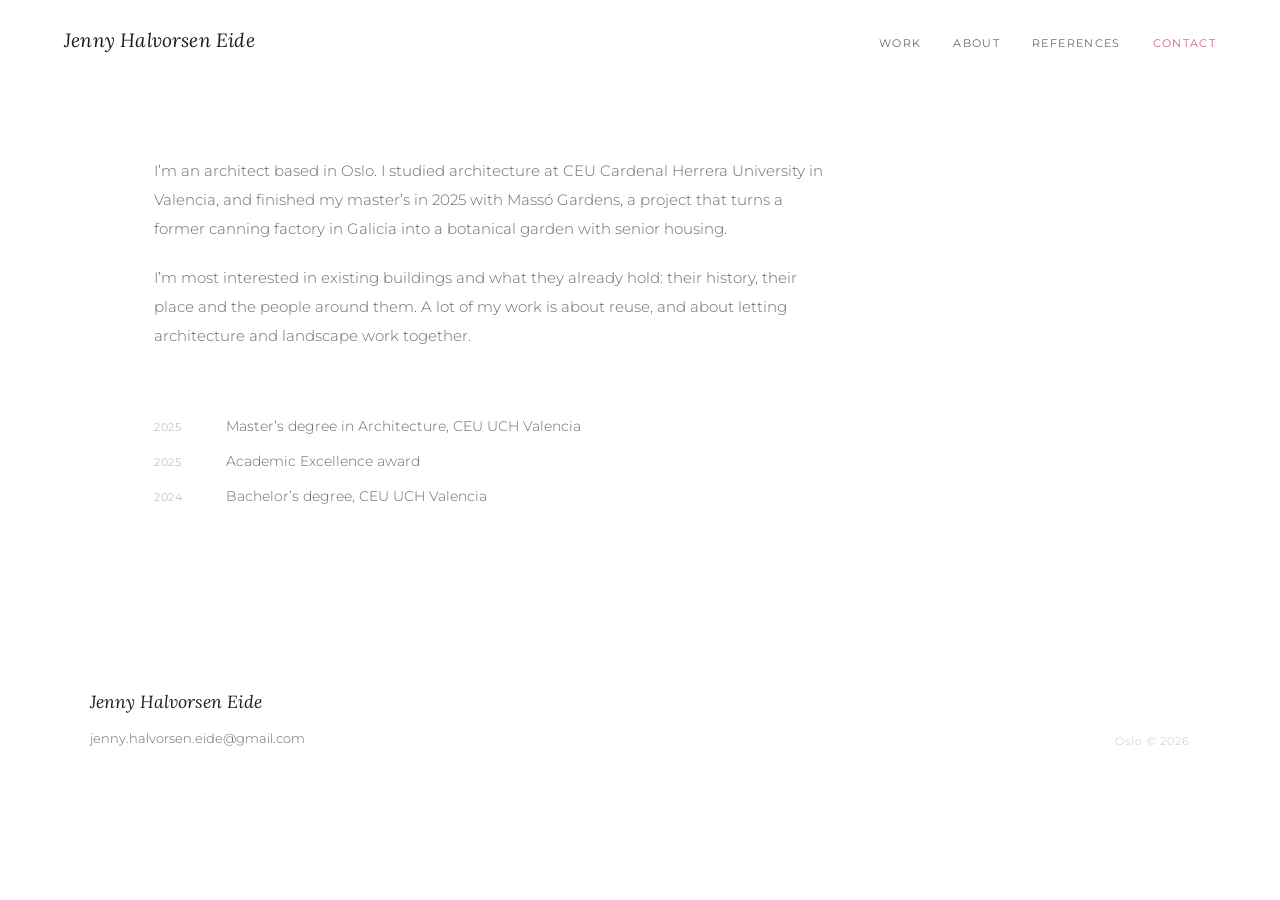
==== about.html @ e97286b2 "Add files via upload" ====
<!DOCTYPE html>
<html lang="en">
<head>
  <meta charset="UTF-8" />
  <meta name="viewport" content="width=device-width, initial-scale=1.0" />
  <title>About | Jenny Halvorsen Eide</title>
  <link rel="preconnect" href="https://fonts.googleapis.com" />
  <link rel="preconnect" href="https://fonts.gstatic.com" crossorigin />
  <link href="https://fonts.googleapis.com/css2?family=Lora:ital,wght@0,400;1,400&family=Montserrat:wght@300;400;500&display=swap" rel="stylesheet" />
  <link rel="stylesheet" href="style.css" />
</head>
<body>

  <nav class="nav">
    <a href="index.html" class="nav-mark">Jenny Halvorsen Eide</a>
    <ul class="nav-links">
      <li><a href="work.html">Work</a></li>
      <li><a href="about.html" class="nav-active">About</a></li>
      <li><a href="references.html">References</a></li>
      <li><a href="mailto:jenny.halvorsen.eide@gmail.com" class="nav-contact">Contact</a></li>
    </ul>
  </nav>

  <section class="section about" style="padding-top: clamp(3rem, 6vw, 5rem);">
    <div class="about-grid about-grid--text">
      <!-- ✏️ Add a portrait later: put it back as
      <div class="about-photo"><img src="images/portrait.jpg" alt="Jenny Halvorsen Eide" /></div>
      and remove "about-grid--text" above. -->
      <div class="about-text">
        <p>
          I’m an architect based in Oslo. I studied architecture at CEU Cardenal Herrera
          University in Valencia, and finished my master’s in 2025 with Massó Gardens, a project
          that turns a former canning factory in Galicia into a botanical garden with senior housing.
        </p>
        <p>
          I’m most interested in existing buildings and what they already hold: their history,
          their place and the people around them. A lot of my work is about reuse, and about
          letting architecture and landscape work together.
        </p>

        <div class="cv-items">
          <div class="cv-item">
            <span class="cv-year">2025</span>
            <span class="cv-detail">Master’s degree in Architecture, CEU UCH Valencia</span>
          </div>
          <div class="cv-item">
            <span class="cv-year">2025</span>
            <span class="cv-detail">Academic Excellence award</span>
          </div>
          <div class="cv-item">
            <span class="cv-year">2024</span>
            <span class="cv-detail">Bachelor’s degree, CEU UCH Valencia</span>
          </div>
        </div>
      </div>
    </div>
  </section>

  <footer class="footer">
    <div class="footer-inner">
      <div class="footer-left">
        <p class="footer-name">Jenny Halvorsen Eide</p>
        <a href="mailto:jenny.halvorsen.eide@gmail.com" class="footer-email">jenny.halvorsen.eide@gmail.com</a>
      </div>
      <div class="footer-right">
        <p class="footer-note">Oslo &copy; 2026</p>
      </div>
    </div>
  </footer>

  <script>
  const _ch=document.createElement('div'),_cv=document.createElement('div'),_dot=document.createElement('div'),GAP=12,COLOR='#D4607A';
  Object.assign(_ch.style,{position:'fixed',top:'0',left:'0',width:'100vw',height:'1px',background:COLOR,pointerEvents:'none',zIndex:'9999',opacity:'0',transition:'opacity 0.1s ease'});
  Object.assign(_cv.style,{position:'fixed',top:'0',left:'0',width:'1px',height:'100vh',background:COLOR,pointerEvents:'none',zIndex:'9999',opacity:'0',transition:'opacity 0.1s ease'});
  Object.assign(_dot.style,{position:'fixed',width:'4px',height:'4px',border:'1.5px solid '+COLOR,borderRadius:'50%',pointerEvents:'none',zIndex:'9999',opacity:'0',transform:'translate(-50%,-50%)',transition:'opacity 0.1s ease'});
  document.body.append(_ch,_cv,_dot);document.body.style.cursor='none';
  document.addEventListener('mousemove',e=>{const x=e.clientX,y=e.clientY;_ch.style.top=y+'px';_ch.style.background=`linear-gradient(to right,${COLOR} ${x-GAP}px,transparent ${x-GAP}px,transparent ${x+GAP}px,${COLOR} ${x+GAP}px)`;_cv.style.left=x+'px';_cv.style.background=`linear-gradient(to bottom,${COLOR} ${y-GAP}px,transparent ${y-GAP}px,transparent ${y+GAP}px,${COLOR} ${y+GAP}px)`;_dot.style.left=x+'px';_dot.style.top=y+'px';});
  document.addEventListener('mouseenter',()=>[_ch,_cv,_dot].forEach(el=>el.style.opacity='1'));
  document.addEventListener('mouseleave',()=>[_ch,_cv,_dot].forEach(el=>el.style.opacity='0'));
  </script>

</body>
</html>
---- style.css ----
/* ============================================
   JENNY HALVORSEN EIDE — PORTFOLIO STYLESHEET
   Updated to match visual language of Massó Gardens thesis panels
   ============================================ */

:root {
  /* Drawn directly from the thesis panels */
  --bg:           #FFFFFF;   /* plain white, like the boards */
  --ink:          #1C1C1A;   /* near-black linework */
  --ink-muted:    #6A6A65;   /* secondary text, like label text on drawings */
  --ink-faint:    #C4C4BC;   /* hairline borders, like drawing grid lines */

  --sage:         #7A9E8E;   /* the muted green from vegetation fills */
  --sage-light:   #C8DDD5;   /* lighter wash, like the plan fill */
  --sage-pale:    #EBF2EE;   /* very pale, for hover states */
  --pink:         #D4607A;   /* the magenta accent used for programme markers */

  /* Accent: use the botanical sage, with pink as a precise accent */
  --accent:       #7A9E8E;
  --accent-pop:   #D4607A;

  --font-display: 'Lora', Georgia, serif;          /* thesis uses Lora-Italic for key text */
  --font-body:    'Montserrat', system-ui, sans-serif;  /* thesis uses Montserrat Light/Bold */

  --max-width: 1100px;
  --gutter: clamp(1.5rem, 5vw, 4rem);
}

/* --- RESET --- */
*, *::before, *::after { box-sizing: border-box; margin: 0; padding: 0; }
html { scroll-behavior: smooth; }
body {
  background-color: var(--bg);
  color: var(--ink);
  font-family: var(--font-body);
  font-size: 1rem;
  line-height: 1.7;
  font-weight: 300;
}
a { color: inherit; text-decoration: none; }
img { display: block; width: 100%; height: auto; }

/* ============================================
   NAVIGATION
   ============================================ */
.nav {
  display: flex;
  align-items: baseline;
  justify-content: space-between;
  padding: 1.5rem var(--gutter);
  position: sticky;
  top: 0;
  background-color: var(--bg);
  z-index: 10;
}

.nav-mark {
  font-family: var(--font-display);
  font-style: italic;
  font-size: 1.2rem;
  font-weight: 400;
  color: var(--ink);
  transition: color 0.2s ease;
  letter-spacing: 0.01em;
}
.nav-mark:hover { color: var(--accent); }

.nav-links {
  list-style: none;
  display: flex;
  gap: 2rem;
  align-items: baseline;
}
.nav-links a {
  font-size: 0.7rem;
  font-weight: 400;
  letter-spacing: 0.12em;
  text-transform: uppercase;
  color: var(--ink-muted);
  transition: color 0.2s ease;
}
.nav-links a:hover { color: var(--ink); }
.nav-links .nav-contact { color: var(--accent-pop); }
.nav-links .nav-contact:hover { color: var(--ink); }

/* ============================================
   HERO
   ============================================ */
.hero {
  padding: clamp(5rem, 12vw, 10rem) var(--gutter) clamp(4rem, 8vw, 7rem);
  max-width: var(--max-width);
  margin: 0 auto;
  display: grid;
  grid-template-columns: 1fr 1fr;
  gap: clamp(2rem, 5vw, 5rem);
  align-items: end;
}

.hero-left {}

.hero-eyebrow {
  font-size: 0.65rem;
  font-weight: 400;
  letter-spacing: 0.14em;
  text-transform: uppercase;
  color: var(--ink-muted);
  margin-bottom: 1.5rem;
}

.hero-name {
  font-family: var(--font-display);
  font-size: clamp(3rem, 7vw, 6rem);
  font-weight: 400;
  font-style: italic;
  line-height: 1.0;
  letter-spacing: -0.01em;
  color: var(--ink);
}

/* The green underline is the site's signature — drawn from the axonometric
   green outline strokes in the panels */
.hero-name-line {
  display: block;
  width: clamp(2rem, 6vw, 4rem);
  height: 1.5px;
  background-color: var(--sage);
  margin-top: 1.75rem;
}

.hero-right {
  padding-bottom: 0.5rem;
}

.hero-description {
  font-size: clamp(0.9rem, 1.2vw, 1.05rem);
  font-weight: 300;
  color: var(--ink-muted);
  line-height: 1.85;
  max-width: 42ch;
}

/* ============================================
   SHARED SECTION STYLES
   ============================================ */
.section {
  padding: clamp(4rem, 8vw, 7rem) var(--gutter);
  max-width: var(--max-width);
  margin: 0 auto;
}

.section-label {
  font-size: 0.62rem;
  font-weight: 400;
  letter-spacing: 0.14em;
  text-transform: uppercase;
  color: var(--ink-faint);
  margin-bottom: 3rem;
}

/* ============================================
   ABOUT SECTION
   ============================================ */
.about-grid {
  display: grid;
  grid-template-columns: 1fr 2fr;
  gap: clamp(2rem, 5vw, 5rem);
  align-items: start;
}

.about-photo {
  aspect-ratio: 3 / 4;
  background-color: var(--sage-light);
  border-radius: 1px;
  overflow: hidden;
}
.about-photo img { width: 100%; height: 100%; object-fit: cover; }

.photo-placeholder {
  width: 100%;
  height: 100%;
  min-height: 320px;
  display: flex;
  align-items: center;
  justify-content: center;
  font-size: 0.62rem;
  letter-spacing: 0.14em;
  text-transform: uppercase;
  color: var(--sage);
}

.about-text p {
  font-size: 0.95rem;
  color: var(--ink-muted);
  line-height: 1.9;
  margin-bottom: 1.25rem;
}

.cv-items {
  margin-top: 2.5rem;
  padding-top: 1.5rem;
  display: flex;
  flex-direction: column;
  gap: 0.75rem;
}

.cv-item {
  display: grid;
  grid-template-columns: 3.5rem 1fr;
  gap: 1rem;
  align-items: baseline;
}

.cv-year {
  font-size: 0.7rem;
  color: var(--ink-faint);
  font-weight: 400;
  letter-spacing: 0.05em;
}

.cv-detail {
  font-size: 0.85rem;
  color: var(--ink-muted);
}

/* ============================================
   WORK / PROJECTS GRID
   ============================================ */
.project-grid {
  display: grid;
  grid-template-columns: repeat(auto-fill, minmax(min(100%, 440px), 1fr));
  gap: clamp(2rem, 4vw, 3.5rem);
}

.project-card {
  display: flex;
  flex-direction: column;
  gap: 1.25rem;
}

.project-image-wrap {
  aspect-ratio: 4 / 3;
  overflow: hidden;
  background-color: var(--sage-light);
  border-radius: 1px;
  position: relative;
}

.project-image-wrap img.project-image {
  width: 100%;
  height: 100%;
  object-fit: cover;
  transition: transform 0.6s ease;
}

.project-card:hover .project-image { transform: scale(1.02); }

.project-image-placeholder {
  width: 100%;
  height: 100%;
  min-height: 280px;
}

.project-meta {
  display: flex;
  flex-direction: column;
  gap: 0.4rem;
}

.project-year {
  font-size: 0.62rem;
  font-weight: 400;
  letter-spacing: 0.12em;
  text-transform: uppercase;
  color: var(--ink-faint);
}

.project-title {
  font-family: var(--font-display);
  font-style: italic;
  font-size: clamp(1.1rem, 1.8vw, 1.4rem);
  font-weight: 400;
  line-height: 1.2;
  color: var(--ink);
  transition: color 0.2s ease;
}
.project-card:hover .project-title { color: var(--accent); }

.project-description {
  font-size: 0.875rem;
  color: var(--ink-muted);
  line-height: 1.75;
  max-width: 46ch;
  margin-top: 0.25rem;
}

.project-tags {
  display: flex;
  flex-wrap: wrap;
  gap: 0.4rem;
  margin-top: 0.5rem;
}

.tag {
  font-size: 0.6rem;
  font-weight: 400;
  letter-spacing: 0.1em;
  text-transform: uppercase;
  color: var(--ink-faint);
  border: 0.5px solid var(--ink-faint);
  padding: 2px 8px;
  border-radius: 1px;
  transition: border-color 0.2s, color 0.2s;
}
.project-card:hover .tag {
  border-color: var(--sage);
  color: var(--sage);
}

/* ============================================
   FOOTER
   ============================================ */
.footer {
  padding: clamp(3rem, 6vw, 5rem) var(--gutter);
}

.footer-inner {
  max-width: var(--max-width);
  margin: 0 auto;
  display: grid;
  grid-template-columns: 1fr 1fr;
  align-items: end;
  gap: 1rem;
}

.footer-left {}

.footer-name {
  font-family: var(--font-display);
  font-style: italic;
  font-size: 1.1rem;
  font-weight: 400;
  margin-bottom: 0.4rem;
}

.footer-email {
  font-size: 0.8rem;
  color: var(--ink-muted);
  transition: color 0.2s ease;
}
.footer-email:hover { color: var(--accent-pop); }

.footer-right {
  text-align: right;
}

.footer-note {
  font-size: 0.7rem;
  letter-spacing: 0.08em;
  color: var(--ink-faint);
}

/* ============================================
   RESPONSIVE
   ============================================ */
@media (max-width: 700px) {
  .hero {
    grid-template-columns: 1fr;
  }
  .about-grid {
    grid-template-columns: 1fr;
  }
  .about-photo { max-width: 200px; }
  .footer-inner {
    grid-template-columns: 1fr;
    gap: 0.5rem;
  }
  .footer-right { text-align: left; }
  .nav-links { gap: 1.25rem; }

  /* Phones: name on its own line, menu below it */
  .nav {
    flex-direction: column;
    align-items: flex-start;
    gap: 0.6rem;
    padding: 1rem var(--gutter);
  }
  .nav-links { gap: 1.1rem; flex-wrap: wrap; }
  .nav-links a { font-size: 0.62rem; }
  .landing .nav { align-items: flex-end; }
}

@media (prefers-reduced-motion: reduce) {
  .project-image { transition: none; }
}

/* About without a portrait: single text column */
.about-grid--text { grid-template-columns: 1fr; max-width: 62ch; }
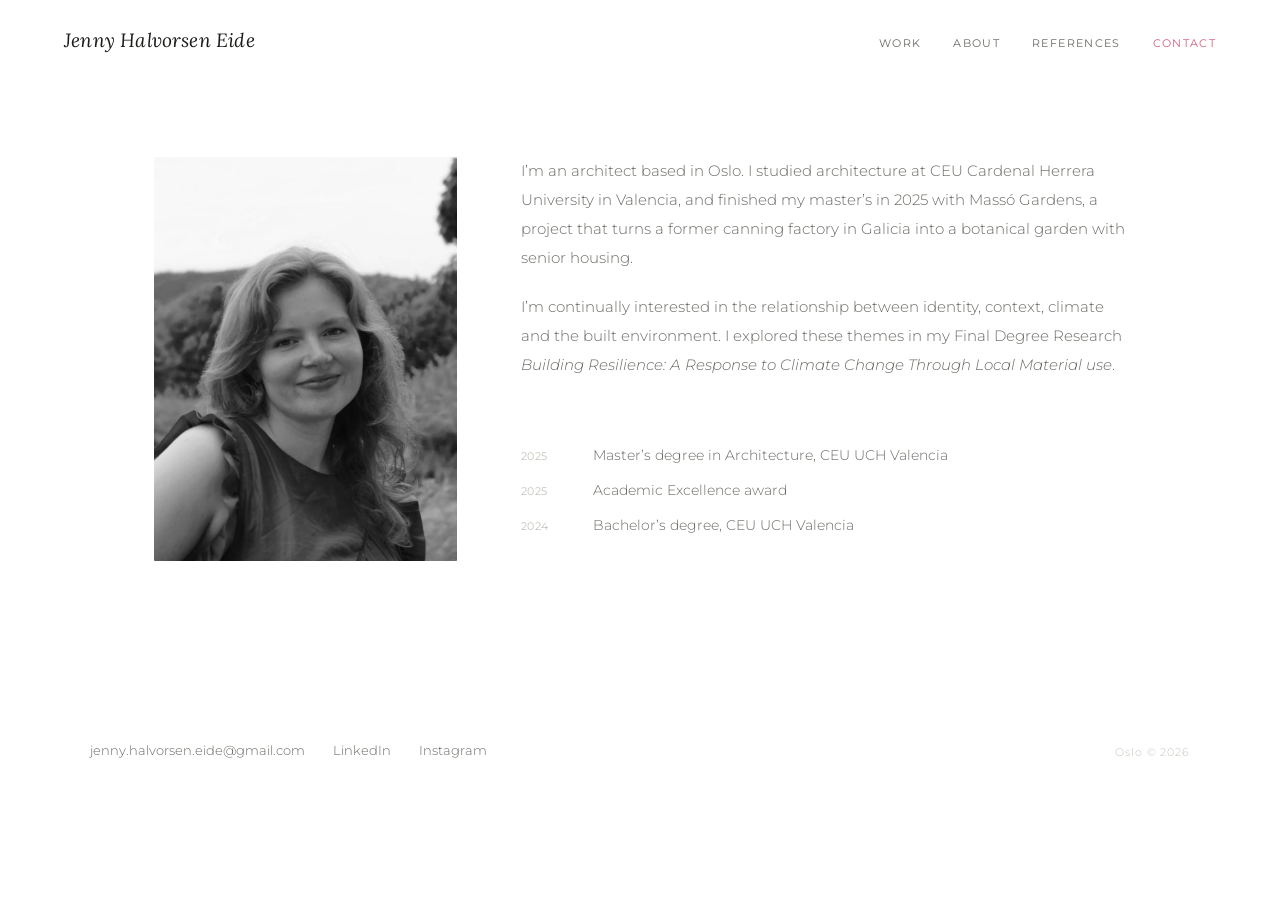
==== commit 1587f3f4: "Add files via upload" ====
--- a/about.html
+++ b/about.html
@@ -17,15 +17,15 @@
       <li><a href="work.html">Work</a></li>
       <li><a href="about.html" class="nav-active">About</a></li>
       <li><a href="references.html">References</a></li>
-      <li><a href="mailto:jenny.halvorsen.eide@gmail.com" class="nav-contact">Contact</a></li>
+      <li><a href="#contact" class="nav-contact">Contact</a></li>
     </ul>
   </nav>
 
   <section class="section about" style="padding-top: clamp(3rem, 6vw, 5rem);">
-    <div class="about-grid about-grid--text">
-      <!-- ✏️ Add a portrait later: put it back as
-      <div class="about-photo"><img src="images/portrait.jpg" alt="Jenny Halvorsen Eide" /></div>
-      and remove "about-grid--text" above. -->
+    <div class="about-grid">
+      <div class="about-photo">
+        <img src="images/jenny-portrait.webp" alt="Portrait of Jenny Halvorsen Eide" />
+      </div>
       <div class="about-text">
         <p>
           I’m an architect based in Oslo. I studied architecture at CEU Cardenal Herrera
@@ -33,9 +33,9 @@
           that turns a former canning factory in Galicia into a botanical garden with senior housing.
         </p>
         <p>
-          I’m most interested in existing buildings and what they already hold: their history,
-          their place and the people around them. A lot of my work is about reuse, and about
-          letting architecture and landscape work together.
+          I’m continually interested in the relationship between identity, context, climate and 
+          the built environment. I explored these themes in my Final Degree Research <em>Building Resilience: A Response 
+          to Climate Change Through Local Material use</em>.
         </p>
 
         <div class="cv-items">
@@ -56,11 +56,12 @@
     </div>
   </section>
 
-  <footer class="footer">
+  <footer class="footer" id="contact">
     <div class="footer-inner">
-      <div class="footer-left">
-        <p class="footer-name">Jenny Halvorsen Eide</p>
+      <div class="footer-left footer-links">
         <a href="mailto:jenny.halvorsen.eide@gmail.com" class="footer-email">jenny.halvorsen.eide@gmail.com</a>
+        <a href="https://www.linkedin.com/in/jennyhalvorseneide" class="footer-email" target="_blank" rel="noopener">LinkedIn</a>
+        <a href="https://www.instagram.com/jenny_eide_osl/" class="footer-email" target="_blank" rel="noopener">Instagram</a>
       </div>
       <div class="footer-right">
         <p class="footer-note">Oslo &copy; 2026</p>
--- a/style.css
+++ b/style.css
@@ -1,3 +1,6 @@
+/* Montserrat italics, so <em> text uses the real italic letters */
+@import url('https://fonts.googleapis.com/css2?family=Montserrat:ital,wght@1,300;1,400;1,500&display=swap');
+
 /* ============================================
    JENNY HALVORSEN EIDE — PORTFOLIO STYLESHEET
    Updated to match visual language of Massó Gardens thesis panels
@@ -332,7 +335,11 @@
   gap: 1rem;
 }
 
-.footer-left {}
+.footer-links {
+  display: flex;
+  flex-wrap: wrap;
+  gap: 0.5rem 1.75rem;
+}
 
 .footer-name {
   font-family: var(--font-display);
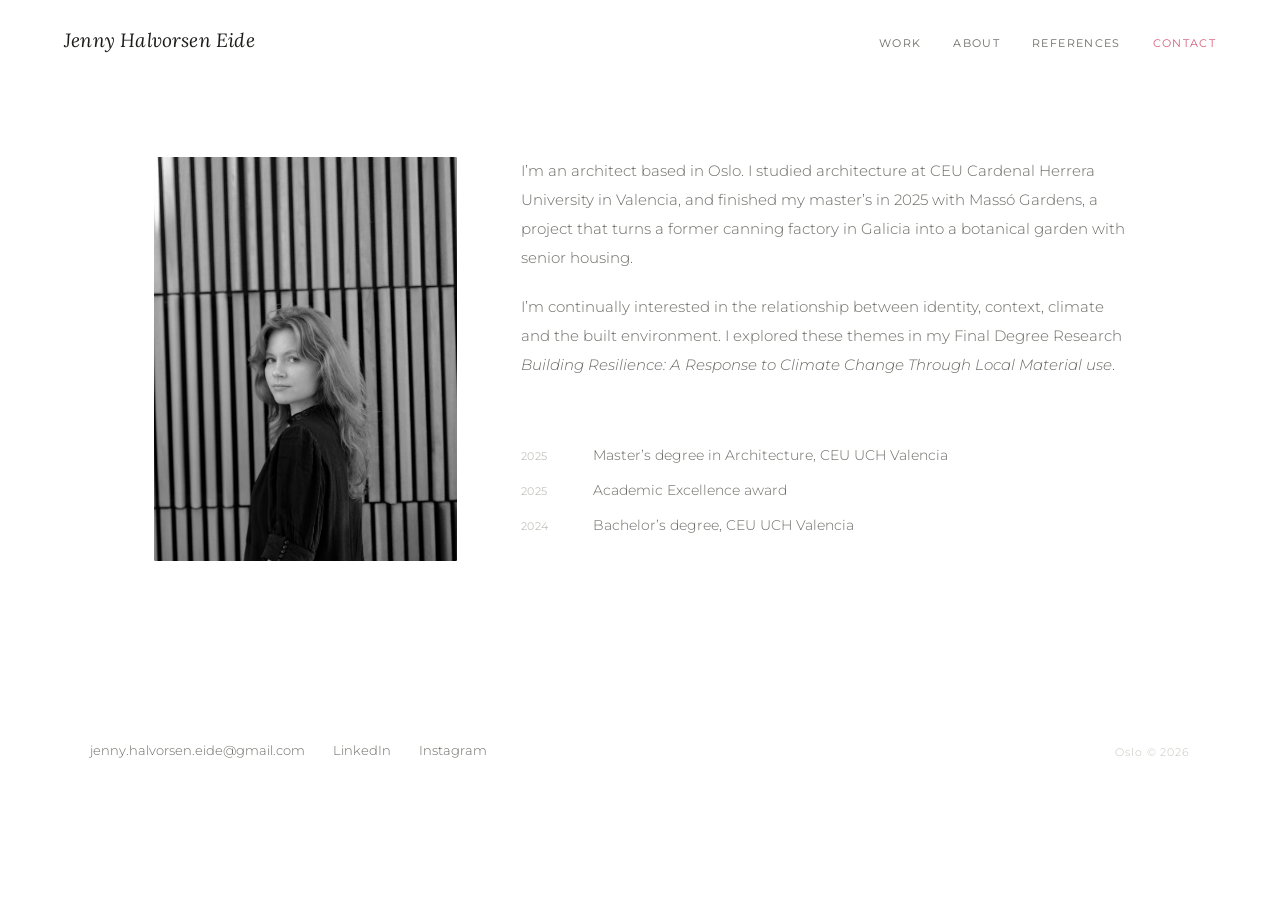
==== commit a088135c: "Add files via upload" ====
--- a/about.html
+++ b/about.html
@@ -24,7 +24,7 @@
   <section class="section about" style="padding-top: clamp(3rem, 6vw, 5rem);">
     <div class="about-grid">
       <div class="about-photo">
-        <img src="images/jenny-portrait.webp" alt="Portrait of Jenny Halvorsen Eide" />
+        <img src="images/Jenny-portrait.webp" alt="Portrait of Jenny Halvorsen Eide" />
       </div>
       <div class="about-text">
         <p>
@@ -80,5 +80,26 @@
   document.addEventListener('mouseleave',()=>[_ch,_cv,_dot].forEach(el=>el.style.opacity='0'));
   </script>
 
+
+<script>
+  /* Safari fix: show the crosshair on the first mouse movement (Safari does not
+     fire "mouseenter" on the page), hide it when the mouse leaves the window,
+     and keep the normal cursor on touch screens. */
+  (function () {
+    var parts = [_ch, _cv, _dot];
+    if (!window.matchMedia('(hover: hover) and (pointer: fine)').matches) {
+      document.body.style.cursor = '';
+      parts.forEach(function (el) { el.style.display = 'none'; });
+      return;
+    }
+    document.addEventListener('mousemove', function () {
+      parts.forEach(function (el) { el.style.opacity = '1'; });
+    }, { passive: true });
+    document.documentElement.addEventListener('mouseleave', function () {
+      parts.forEach(function (el) { el.style.opacity = '0'; });
+    });
+  })();
+</script>
+
 </body>
 </html>
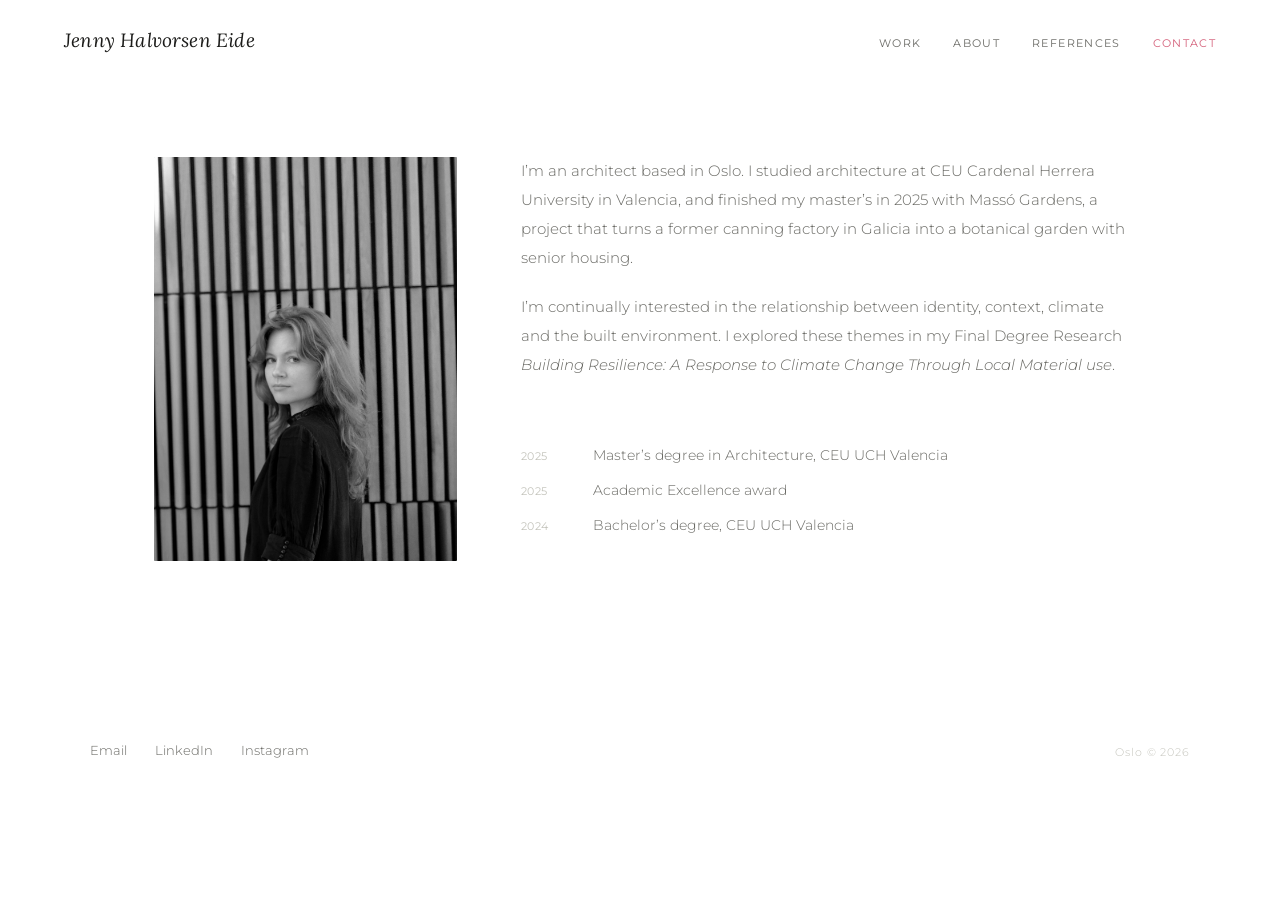
==== commit 58cba070: "Add files via upload" ====
--- a/about.html
+++ b/about.html
@@ -59,7 +59,7 @@
   <footer class="footer" id="contact">
     <div class="footer-inner">
       <div class="footer-left footer-links">
-        <a href="mailto:jenny.halvorsen.eide@gmail.com" class="footer-email">jenny.halvorsen.eide@gmail.com</a>
+        <a href="mailto:jenny.halvorsen.eide@gmail.com" class="footer-email">Email</a>
         <a href="https://www.linkedin.com/in/jennyhalvorseneide" class="footer-email" target="_blank" rel="noopener">LinkedIn</a>
         <a href="https://www.instagram.com/jenny_eide_osl/" class="footer-email" target="_blank" rel="noopener">Instagram</a>
       </div>
